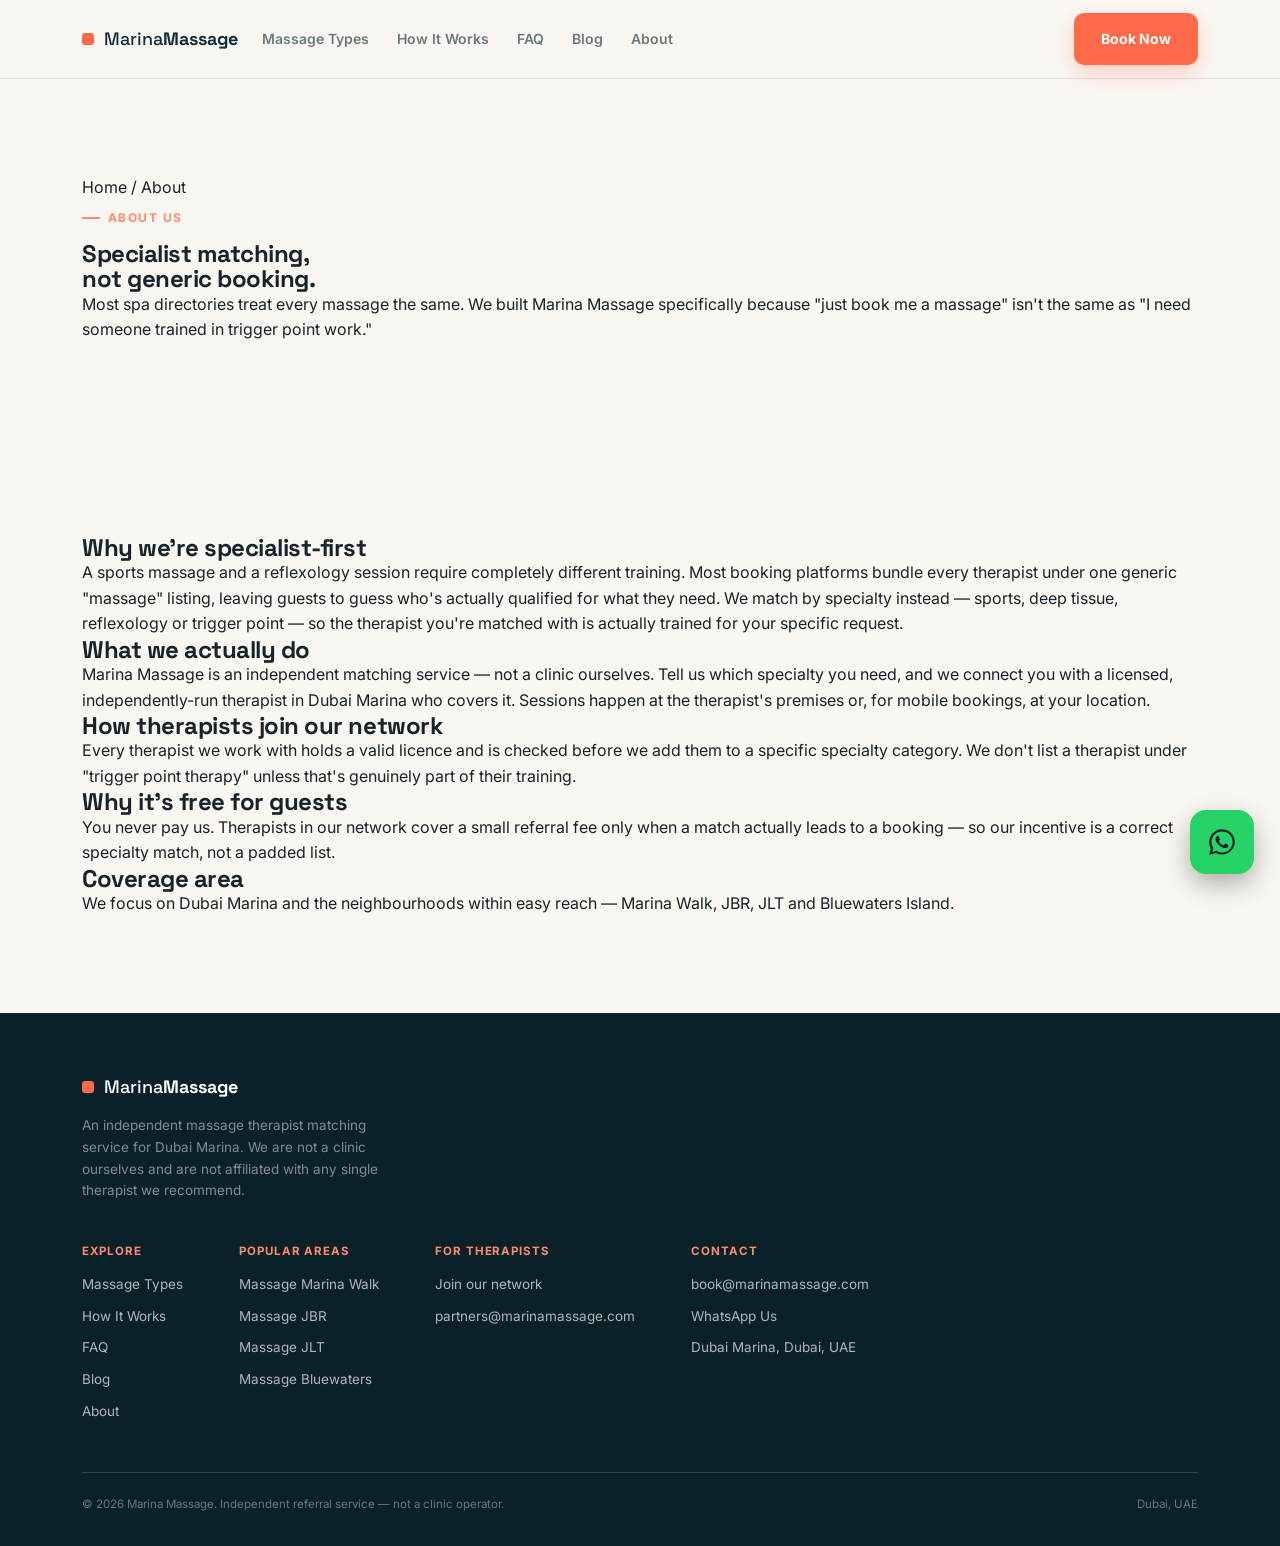
==== about.html @ 543cd5a6 "Add files via upload" ====
<!DOCTYPE html>
<html lang="en">
<head>
<meta charset="UTF-8">
<meta name="viewport" content="width=device-width, initial-scale=1.0">
<title>About Us — Marina Massage | Specialist Massage Therapist Matching</title>
<meta name="description" content="Learn how Marina Massage matches guests with the right massage specialist — sports, deep tissue, reflexology or trigger point — in Dubai Marina.">
<meta name="robots" content="index, follow, max-image-preview:large, max-snippet:-1, max-video-preview:-1">
<link rel="canonical" href="https://www.marinamassage.com/about.html">

<meta name="google-site-verification" content="REPLACE_WITH_YOUR_GSC_CODE">
<meta name="msvalidate.01" content="REPLACE_WITH_YOUR_BING_CODE">

<meta property="og:type" content="website">
<meta property="og:site_name" content="Marina Massage">
<meta property="og:title" content="About Us — Marina Massage | Specialist Massage Therapist Matching">
<meta property="og:description" content="Learn how Marina Massage matches guests with the right massage specialist — sports, deep tissue, reflexology or trigger point — in Dubai Marina.">
<meta property="og:image" content="https://images.unsplash.com/photo-1540205895360-4ad4cffb3aa8?w=1200&q=80&auto=format&fit=crop">
<meta property="og:image:width" content="1200">
<meta property="og:image:height" content="800">
<meta property="og:url" content="https://www.marinamassage.com/about.html">
<meta property="og:locale" content="en_AE">

<meta name="twitter:card" content="summary_large_image">
<meta name="twitter:title" content="About Us — Marina Massage | Specialist Massage Therapist Matching">
<meta name="twitter:description" content="Learn how Marina Massage matches guests with the right massage specialist — sports, deep tissue, reflexology or trigger point — in Dubai Marina.">
<meta name="twitter:image" content="https://images.unsplash.com/photo-1540205895360-4ad4cffb3aa8?w=1200&q=80&auto=format&fit=crop">

<link rel="preconnect" href="https://fonts.googleapis.com">
<link rel="preconnect" href="https://fonts.gstatic.com" crossorigin>
<link rel="preconnect" href="https://images.unsplash.com">
<link href="https://fonts.googleapis.com/css2?family=Space+Grotesk:wght@500;600;700&family=Inter:wght@400;500;600;700&display=swap" rel="stylesheet">

<script type="application/ld+json">
{
  "@context": "https://schema.org",
  "@type": "AboutPage",
  "name": "About Marina Massage",
  "url": "https://www.marinamassage.com/about.html",
  "mainEntity": {
    "@type": "LocalBusiness",
    "name": "Marina Massage",
    "description": "Independent massage therapist matching service for Dubai Marina."
  }
}
</script>

<link rel="stylesheet" href="style.css">
</head>
<body>
<nav class="nav">
  <div class="nav-inner">
    <a href="index.html" class="brand">
      <span class="brand-dot"></span>
      <span class="brand-word">Marina<strong>Massage</strong></span>
    </a>
    <div class="nav-links">
      <a href="index.html#types">Massage Types</a>
      <a href="index.html#how">How It Works</a>
      <a href="index.html#faq">FAQ</a>
      <a href="blog.html">Blog</a>
      <a href="about.html">About</a>
    </div>
    <div class="nav-cta">
      <a class="btn btn-primary" href="index.html#book">Book Now</a>
      <button class="nav-burger" aria-label="Menu" aria-expanded="false">
        <svg viewBox="0 0 24 24" fill="none" stroke="currentColor" stroke-width="2" stroke-linecap="round">
          <line x1="3" y1="6" x2="21" y2="6"></line>
          <line x1="3" y1="12" x2="21" y2="12"></line>
          <line x1="3" y1="18" x2="21" y2="18"></line>
        </svg>
      </button>
    </div>
  </div>
  <div class="mobile-links">
    <a href="index.html#types">Massage Types</a>
    <a href="index.html#how">How It Works</a>
    <a href="index.html#faq">FAQ</a>
    <a href="blog.html">Blog</a>
    <a href="about.html">About</a>
    <a href="index.html#book">Book Now</a>
  </div>
</nav>

<main id="main">
  <section class="page-hero">
    <div class="wrap">
      <div class="page-hero-crumb"><a href="index.html">Home</a> / About</div>
      <div class="eyebrow eyebrow-light">About Us</div>
      <h1>Specialist matching,<br>not generic booking.</h1>
      <p>Most spa directories treat every massage the same. We built Marina Massage specifically because "just book me a massage" isn't the same as "I need someone trained in trigger point work."</p>
    </div>
  </section>

  <section>
    <div class="wrap prose">
      <h2>Why we're specialist-first</h2>
      <p>A sports massage and a reflexology session require completely different training. Most booking platforms bundle every therapist under one generic "massage" listing, leaving guests to guess who's actually qualified for what they need. We match by specialty instead — sports, deep tissue, reflexology or trigger point — so the therapist you're matched with is actually trained for your specific request.</p>

      <h2>What we actually do</h2>
      <p>Marina Massage is an independent matching service — not a clinic ourselves. Tell us which specialty you need, and we connect you with a licensed, independently-run therapist in Dubai Marina who covers it. Sessions happen at the therapist's premises or, for mobile bookings, at your location.</p>

      <h2>How therapists join our network</h2>
      <p>Every therapist we work with holds a valid licence and is checked before we add them to a specific specialty category. We don't list a therapist under "trigger point therapy" unless that's genuinely part of their training.</p>

      <h2>Why it's free for guests</h2>
      <p>You never pay us. Therapists in our network cover a small referral fee only when a match actually leads to a booking — so our incentive is a correct specialty match, not a padded list.</p>

      <h2>Coverage area</h2>
      <p>We focus on Dubai Marina and the neighbourhoods within easy reach — Marina Walk, JBR, JLT and Bluewaters Island.</p>
    </div>
  </section>

</main>

<footer>
  <div class="wrap">
    <div class="footer-top">
      <div class="footer-brand">
        <a href="index.html" class="brand">
          <span class="brand-dot"></span>
          <span class="brand-word">Marina<strong>Massage</strong></span>
        </a>
        <p>An independent massage therapist matching service for Dubai Marina. We are not a clinic ourselves and are not affiliated with any single therapist we recommend.</p>
      </div>
      <div class="footer-cols">
        <div class="footer-col">
          <h4>Explore</h4>
          <a href="index.html#types">Massage Types</a>
          <a href="index.html#how">How It Works</a>
          <a href="index.html#faq">FAQ</a>
          <a href="blog.html">Blog</a>
          <a href="about.html">About</a>
        </div>
        <div class="footer-col">
          <h4>Popular Areas</h4>
          <a href="massage-marina-walk.html">Massage Marina Walk</a>
          <a href="massage-jbr.html">Massage JBR</a>
          <a href="massage-jlt.html">Massage JLT</a>
          <a href="massage-bluewaters.html">Massage Bluewaters</a>
        </div>
        <div class="footer-col">
          <h4>For Therapists</h4>
          <a href="mailto:partners@marinamassage.com">Join our network</a>
          <span>partners@marinamassage.com</span>
        </div>
        <div class="footer-col">
          <h4>Contact</h4>
          <a href="mailto:book@marinamassage.com">book@marinamassage.com</a>
          <a href="https://wa.me/9715XXXXXXXX" target="_blank" rel="noopener">WhatsApp Us</a>
          <span>Dubai Marina, Dubai, UAE</span>
        </div>
      </div>
    </div>
    <div class="footer-bottom">
      <span>© 2026 Marina Massage. Independent referral service — not a clinic operator.</span>
      <span>Dubai, UAE</span>
    </div>
  </div>
</footer>

<a href="https://wa.me/9715XXXXXXXX?text=Hi%2C%20I%27d%20like%20to%20book%20a%20massage%20therapist%20in%20Dubai%20Marina" class="whatsapp-float" target="_blank" rel="noopener" aria-label="Chat on WhatsApp">
  <svg viewBox="0 0 32 32" width="32" height="32" fill="currentColor" aria-hidden="true"><path d="M16.004 3.2c-7.06 0-12.8 5.74-12.8 12.8 0 2.258.594 4.4 1.63 6.246L3.2 28.8l6.73-1.766a12.73 12.73 0 0 0 6.074 1.546h.006c7.06 0 12.8-5.74 12.8-12.8s-5.74-12.58-12.806-12.58Zm0 23.36a10.5 10.5 0 0 1-5.35-1.464l-.384-.228-3.994 1.048 1.066-3.894-.25-.4a10.53 10.53 0 0 1-1.612-5.622c0-5.834 4.746-10.58 10.586-10.58 2.828 0 5.486 1.102 7.486 3.104a10.51 10.51 0 0 1 3.098 7.484c0 5.834-4.746 10.552-10.646 10.552Zm5.802-7.906c-.318-.16-1.882-.928-2.174-1.034-.292-.108-.504-.16-.716.16-.212.318-.822 1.034-1.008 1.246-.186.212-.372.238-.69.08-.318-.16-1.344-.496-2.56-1.578-.946-.844-1.586-1.886-1.772-2.204-.186-.318-.02-.49.14-.65.144-.144.318-.372.478-.558.16-.186.212-.318.318-.53.106-.212.052-.398-.026-.558-.08-.16-.716-1.726-.982-2.364-.258-.622-.522-.538-.716-.548l-.61-.01c-.212 0-.558.08-.85.398-.292.318-1.114 1.088-1.114 2.652s1.14 3.076 1.298 3.288c.16.212 2.244 3.428 5.436 4.806.76.328 1.352.524 1.814.67.762.242 1.456.208 2.004.126.612-.092 1.882-.77 2.148-1.512.266-.742.266-1.378.186-1.512-.078-.134-.29-.212-.608-.372Z"/></svg>
</a>

<script src="script.js"></script>
</body>
</html>
---- style.css ----
:root{
  --navy:#0F2E38;
  --navy-2:#0A2129;
  --coral:#FF6B4A;
  --coral-soft:#FF8A6E;
  --paper:#FAF7F2;
  --ink:#16232A;
  --stone:#6B7A80;
  --white:#FFFFFF;
  --line:rgba(15,46,56,0.12);
  --line-on-dark:rgba(250,247,242,0.16);
  --display:'Space Grotesk', sans-serif;
  --body:'Inter', sans-serif;
}

*{ margin:0; padding:0; box-sizing:border-box; }
html{ scroll-behavior:smooth; }
body{
  background:var(--paper);
  color:var(--ink);
  font-family:var(--body);
  line-height:1.6;
  -webkit-font-smoothing:antialiased;
  overflow-x:hidden;
}
img{ display:block; max-width:100%; }
a{ color:inherit; text-decoration:none; }
ul{ list-style:none; }
.wrap{ max-width:1180px; margin:0 auto; padding:0 32px; }

h1,h2,h3{ font-family:var(--display); font-weight:700; letter-spacing:-0.02em; line-height:1.05; }

.eyebrow{
  font-family:var(--body);
  font-size:12px;
  font-weight:700;
  letter-spacing:0.12em;
  text-transform:uppercase;
  color:var(--coral);
  margin-bottom:14px;
  display:inline-flex;
  align-items:center;
  gap:8px;
}
.eyebrow::before{ content:""; width:18px; height:2px; background:var(--coral); display:inline-block; }
.eyebrow-light{ color:var(--coral-soft); }
.eyebrow-light::before{ background:var(--coral-soft); }

/* ===== NAV ===== */
.nav{
  position:sticky; top:0; z-index:100;
  background:rgba(250,247,242,0.92);
  backdrop-filter:blur(10px);
  -webkit-backdrop-filter:blur(10px);
  border-bottom:1px solid var(--line);
}
.nav-inner{
  max-width:1180px; margin:0 auto; padding:0 32px;
  display:flex; align-items:center; justify-content:space-between;
  height:78px; gap:24px;
}
.brand{ display:inline-flex; align-items:center; gap:10px; flex-shrink:0; }
.brand-dot{ width:12px; height:12px; border-radius:3px; background:var(--coral); flex-shrink:0; }
.brand-word{ font-family:var(--display); font-weight:500; font-size:18px; color:var(--navy); white-space:nowrap; }
.brand-word strong{ font-weight:700; }

.nav-links{ display:flex; gap:28px; }
.nav-links a{ font-size:14px; font-weight:600; color:var(--stone); transition:color .2s ease; }
.nav-links a:hover{ color:var(--navy); }

.nav-cta{ display:flex; align-items:center; gap:14px; margin-left:auto; }
.nav-burger{
  display:none; width:38px; height:38px; background:transparent;
  border:1px solid var(--line); color:var(--navy);
  align-items:center; justify-content:center; cursor:pointer; flex-shrink:0; border-radius:8px;
}
.nav-burger svg{ width:18px; height:18px; }

.mobile-links{
  display:none; position:absolute; top:78px; left:0; right:0;
  background:var(--paper); border-bottom:1px solid var(--line);
  flex-direction:column; padding:8px 32px 20px;
}
.mobile-links.is-open{ display:flex; }
.mobile-links a{ font-size:14px; font-weight:600; color:var(--stone); padding:14px 0; border-bottom:1px solid var(--line); }
.mobile-links a:last-child{ border-bottom:none; }

.btn{
  font-family:var(--body); font-size:14px; font-weight:700;
  padding:14px 26px; border-radius:10px; display:inline-flex;
  align-items:center; gap:8px; white-space:nowrap; border:1.5px solid transparent;
  transition:transform .2s ease, background .2s ease, border-color .2s ease, box-shadow .2s ease;
}
.btn-primary{ background:var(--coral); color:var(--white); box-shadow:0 8px 20px rgba(255,107,74,0.3); }
.btn-primary:hover{ transform:translateY(-2px); background:#ff5a35; box-shadow:0 12px 26px rgba(255,107,74,0.4); }
.btn-outline{ border-color:var(--navy); color:var(--navy); }
.btn-outline:hover{ background:var(--navy); color:var(--white); }
.btn-whatsapp{ background:#25D366; color:#0A2129; margin-top:8px; box-shadow:0 8px 20px rgba(37,211,102,0.3); }
.btn-whatsapp:hover{ transform:translateY(-2px); background:#2fe077; }

/* ===== HERO — asymmetric split, not full-bleed photo ===== */
.hero{ padding:64px 0 0; background:var(--paper); }
.hero-grid{ display:grid; grid-template-columns:1fr 0.9fr; gap:56px; align-items:center; padding-bottom:64px; }
.hero-copy h1{ font-size:clamp(40px,5.4vw,66px); color:var(--navy); margin-bottom:20px; }
.hero-copy p{ font-size:17px; color:var(--stone); max-width:460px; margin-bottom:32px; line-height:1.7; }
.hero-actions{ display:flex; gap:14px; flex-wrap:wrap; }
.hero-media{ position:relative; }
.hero-media img{ width:100%; border-radius:20px; aspect-ratio:4/5; object-fit:cover; }
.hero-stat-card{
  position:absolute; bottom:-24px; left:-24px;
  background:var(--navy); color:var(--white);
  padding:20px 24px; border-radius:16px;
  box-shadow:0 20px 40px rgba(15,46,56,0.25);
  display:flex; flex-direction:column; gap:2px;
}
.hero-stat-card b{ font-family:var(--display); font-size:30px; color:var(--coral-soft); line-height:1; }
.hero-stat-card span{ font-size:11px; text-transform:uppercase; letter-spacing:0.05em; color:rgba(250,247,242,0.7); margin-top:4px; }

/* ===== STAT STRIP ===== */
.stat-strip{ background:var(--navy); padding:40px 0; }
.stat-strip-grid{ display:grid; grid-template-columns:repeat(4,1fr); gap:24px; }
.stat-strip-item{ display:flex; flex-direction:column; gap:4px; text-align:center; }
.stat-strip-item b{ font-family:var(--display); font-size:24px; color:var(--coral-soft); }
.stat-strip-item span{ font-size:11.5px; color:rgba(250,247,242,0.65); text-transform:uppercase; letter-spacing:0.05em; }

/* ===== SECTIONS ===== */
section{ padding:96px 0; }
.sec-head{ max-width:560px; margin-bottom:52px; }
.sec-head h2{ font-size:clamp(30px,3.8vw,44px); color:var(--navy); }
.sec-head p{ color:var(--stone); margin-top:16px; font-size:16px; }
.sec-head-light h2{ color:var(--white); }
.sec-head-light p{ color:rgba(250,247,242,0.7); }

/* ===== SPECIALIST GRID — portrait cards, distinct from spa-site treatment cards ===== */
.specialist-grid{ display:grid; grid-template-columns:repeat(4,1fr); gap:20px; }
.specialist-card{ background:var(--white); border-radius:14px; overflow:hidden; border:1px solid var(--line); }
.specialist-media{ position:relative; aspect-ratio:1/1; overflow:hidden; }
.specialist-media img{ width:100%; height:100%; object-fit:cover; filter:grayscale(15%); transition:filter .3s ease, transform .3s ease; }
.specialist-card:hover .specialist-media img{ filter:grayscale(0%); transform:scale(1.04); }
.specialist-body{ padding:18px; }
.specialist-tag{
  display:inline-block; font-family:var(--display); font-size:13px; font-weight:600;
  color:var(--coral); background:rgba(255,107,74,0.1); padding:5px 12px; border-radius:999px; margin-bottom:10px;
}
.specialist-body p{ font-size:13px; color:var(--stone); line-height:1.55; }
.specialist-note{ font-size:12px; color:var(--stone); margin-top:20px; font-style:italic; }

/* ===== HOW IT WORKS — dark section, numbered pills ===== */
.how{ background:var(--navy); }
.how-grid{ display:grid; grid-template-columns:repeat(3,1fr); gap:36px; }
.how-step{ display:flex; gap:18px; align-items:flex-start; }
.how-step-num{
  flex-shrink:0; width:40px; height:40px; border-radius:10px;
  background:var(--coral); color:var(--white); font-family:var(--display); font-weight:700; font-size:17px;
  display:flex; align-items:center; justify-content:center;
}
.how-step h3{ font-size:17px; color:var(--white); margin-bottom:8px; }
.how-step p{ font-size:14px; color:rgba(250,247,242,0.65); line-height:1.6; }

/* ===== FAQ ===== */
.faq-list{ display:flex; flex-direction:column; gap:1px; background:var(--line); border:1px solid var(--line); border-radius:16px; overflow:hidden; }
.faq-item{ background:var(--white); padding:26px 28px; }
.faq-item h3{ font-family:var(--body); font-size:15.5px; font-weight:700; color:var(--navy); margin-bottom:8px; }
.faq-item p{ color:var(--stone); font-size:14px; line-height:1.6; }

/* ===== BOOK FORM ===== */
.book{ background:var(--navy-2); color:var(--white); }
.book-grid{ display:grid; grid-template-columns:0.9fr 1.1fr; gap:56px; align-items:start; }
.book h2{ color:var(--white); font-size:clamp(30px,3.8vw,44px); }
.book-copy p{ color:rgba(250,247,242,0.75); font-size:15.5px; margin:16px 0 8px; max-width:400px; }

.book-form{
  background:var(--navy); border:1px solid var(--line-on-dark); border-radius:18px;
  padding:32px; display:flex; flex-direction:column; gap:18px;
  box-shadow:0 24px 56px rgba(0,0,0,0.3);
}
.form-row{ display:flex; flex-direction:column; gap:8px; }
.form-row label{ font-size:11.5px; font-weight:700; text-transform:uppercase; letter-spacing:0.05em; color:rgba(250,247,242,0.55); }
.form-row input, .form-row select{
  background:var(--navy-2); border:1px solid var(--line-on-dark); color:var(--white);
  font-family:var(--body); font-size:14.5px; padding:12px 14px; border-radius:8px;
  outline:none; transition:border-color .2s ease;
}
.form-row input::placeholder{ color:rgba(250,247,242,0.35); }
.form-row input:focus, .form-row select:focus{ border-color:var(--coral); }
.form-row select{ cursor:pointer; }
.form-submit{ justify-content:center; border:none; cursor:pointer; margin-top:4px; }
.form-note{ font-size:12px; color:rgba(250,247,242,0.5); text-align:center; }

/* ===== WHATSAPP FLOAT ===== */
.whatsapp-float{
  position:fixed; right:26px; bottom:26px; z-index:200; width:64px; height:64px;
  border-radius:16px; background:#25D366; color:#0A2129;
  display:flex; align-items:center; justify-content:center;
  box-shadow:0 10px 26px rgba(0,0,0,0.3); transition:transform .2s ease, box-shadow .2s ease;
}
.whatsapp-float:hover{ transform:scale(1.06); box-shadow:0 14px 30px rgba(0,0,0,0.35); }

/* ===== FOOTER ===== */
footer{ background:var(--navy-2); color:rgba(250,247,242,0.7); padding:60px 0 32px; }
.footer-top{ display:flex; justify-content:space-between; align-items:flex-start; flex-wrap:wrap; gap:40px; padding-bottom:40px; border-bottom:1px solid var(--line-on-dark); }
.footer-brand .brand-word{ color:var(--white); }
.footer-brand p{ font-size:13.5px; max-width:300px; line-height:1.6; color:rgba(250,247,242,0.5); margin-top:14px; }
.footer-cols{ display:flex; gap:56px; flex-wrap:wrap; }
.footer-col h4{ font-size:11.5px; font-weight:700; text-transform:uppercase; letter-spacing:0.08em; color:var(--coral-soft); margin-bottom:14px; }
.footer-col a, .footer-col span{ display:block; font-size:13.5px; margin-bottom:10px; color:rgba(250,247,242,0.7); }
.footer-col a:hover{ color:var(--coral-soft); }
.footer-bottom{ display:flex; justify-content:space-between; padding-top:22px; font-size:11.5px; color:rgba(250,247,242,0.4); flex-wrap:wrap; gap:10px; }

/* ===== RESPONSIVE ===== */
@media (max-width: 900px){
  .nav-links{ display:none; }
  .nav-burger{ display:flex; }
  .hero-grid{ grid-template-columns:1fr; gap:40px; padding-bottom:48px; }
  .hero-media{ order:-1; }
  .hero-stat-card{ left:16px; bottom:-20px; }
  .stat-strip-grid{ grid-template-columns:1fr 1fr; row-gap:24px; }
  .specialist-grid{ grid-template-columns:1fr 1fr; }
  .how-grid{ grid-template-columns:1fr; gap:28px; }
  .book-grid{ grid-template-columns:1fr; gap:36px; }
  .footer-top{ flex-direction:column; }
}

@media (max-width: 560px){
  section{ padding:64px 0; }
  .hero{ padding-top:40px; }
  .specialist-grid{ grid-template-columns:1fr; }
  .stat-strip-grid{ grid-template-columns:1fr; }
  .book-form{ padding:24px; }
  .whatsapp-float{ right:16px; bottom:16px; width:56px; height:56px; }
}

@media (prefers-reduced-motion: reduce){
  html{ scroll-behavior:auto; }
}
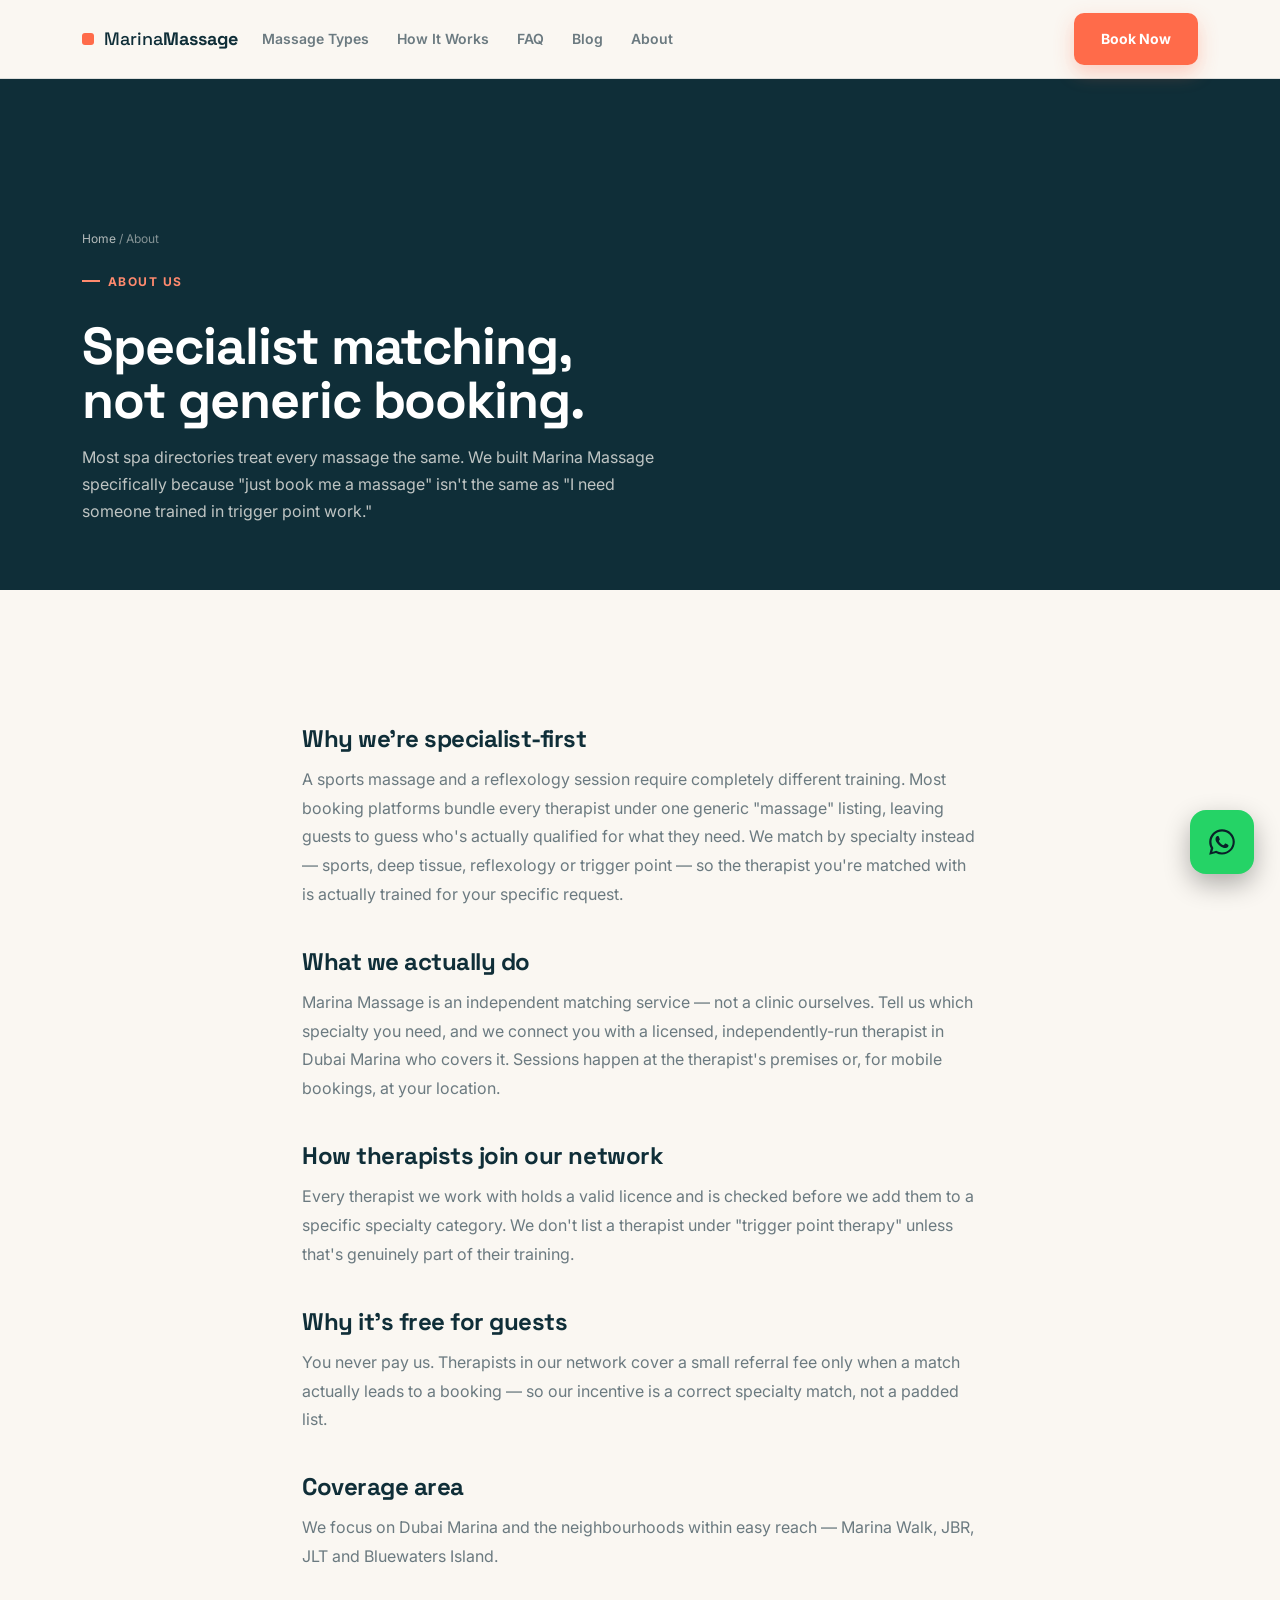
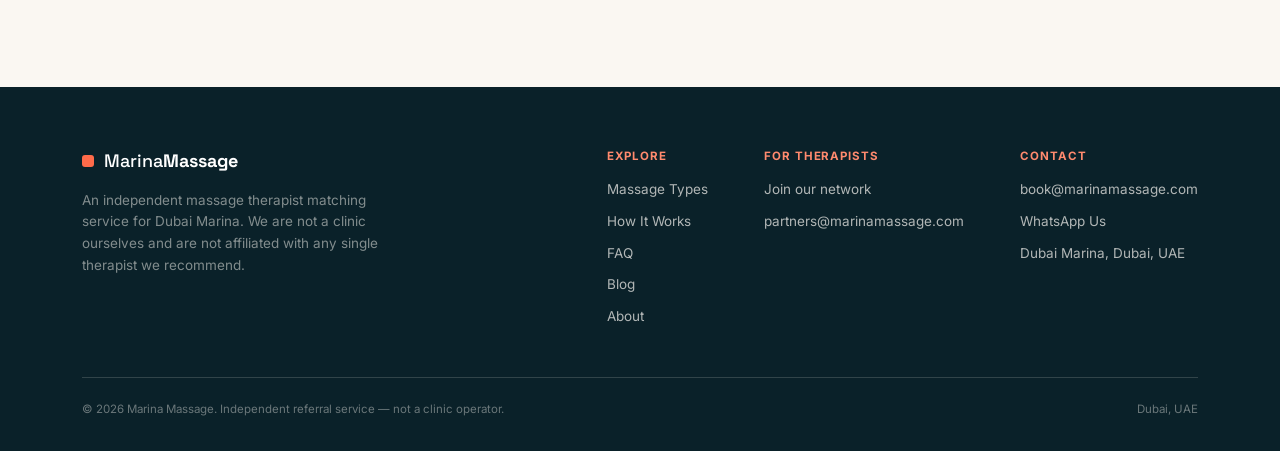
==== commit ae8f27bd: "Update about.html" ====
--- a/about.html
+++ b/about.html
@@ -133,13 +133,6 @@
           <a href="about.html">About</a>
         </div>
         <div class="footer-col">
-          <h4>Popular Areas</h4>
-          <a href="massage-marina-walk.html">Massage Marina Walk</a>
-          <a href="massage-jbr.html">Massage JBR</a>
-          <a href="massage-jlt.html">Massage JLT</a>
-          <a href="massage-bluewaters.html">Massage Bluewaters</a>
-        </div>
-        <div class="footer-col">
           <h4>For Therapists</h4>
           <a href="mailto:partners@marinamassage.com">Join our network</a>
           <span>partners@marinamassage.com</span>
@@ -165,4 +158,4 @@
 
 <script src="script.js"></script>
 </body>
-</html>+</html>
--- a/style.css
+++ b/style.css
@@ -187,6 +187,38 @@
 .form-submit{ justify-content:center; border:none; cursor:pointer; margin-top:4px; }
 .form-note{ font-size:12px; color:rgba(250,247,242,0.5); text-align:center; }
 
+/* ===== INNER PAGE HERO (About, Blog) ===== */
+.page-hero{ background:var(--navy); color:var(--white); padding:150px 0 64px; }
+.page-hero .eyebrow-light{ color:var(--coral-soft); }
+.page-hero h1{ font-size:clamp(32px,4.6vw,52px); color:var(--white); margin-top:14px; }
+.page-hero p{ color:rgba(250,247,242,0.75); font-size:16px; max-width:600px; margin-top:16px; line-height:1.7; }
+.page-hero-crumb{ font-size:12px; color:rgba(250,247,242,0.5); margin-bottom:16px; }
+.page-hero-crumb a{ color:rgba(250,247,242,0.7); }
+.page-hero-crumb a:hover{ color:var(--coral-soft); }
+
+/* ===== PROSE CONTENT (Blog posts, About) ===== */
+.prose{ max-width:740px; }
+.prose p{ color:var(--stone); font-size:16px; line-height:1.8; margin-bottom:20px; }
+.prose h2{ font-size:24px; margin:40px 0 14px; color:var(--navy); font-family:var(--display); }
+.prose-meta{ display:flex; gap:14px; align-items:center; font-size:12px; color:var(--stone); margin-bottom:6px; text-transform:uppercase; letter-spacing:0.05em; font-weight:700; }
+.prose-meta span{ color:var(--coral); }
+
+/* ===== BLOG GRID ===== */
+.blog-grid{ display:grid; grid-template-columns:repeat(3,1fr); gap:24px; }
+.blog-card{ background:var(--white); border:1px solid var(--line); border-radius:14px; overflow:hidden; transition:transform .2s ease, box-shadow .2s ease; }
+.blog-card:hover{ transform:translateY(-4px); box-shadow:0 14px 32px rgba(15,46,56,0.1); }
+.blog-card img{ width:100%; height:170px; object-fit:cover; }
+.blog-card-copy{ padding:22px; }
+.blog-card-tag{ font-size:11px; font-weight:700; text-transform:uppercase; letter-spacing:0.06em; color:var(--coral); margin-bottom:8px; display:block; }
+.blog-card h3{ font-size:17px; color:var(--navy); margin-bottom:8px; }
+.blog-card p{ font-size:13.5px; color:var(--stone); line-height:1.55; margin-bottom:12px; }
+.blog-card-link{ font-size:12.5px; font-weight:700; color:var(--coral); }
+.blog-card-link:hover{ color:#e0512e; }
+
+@media (max-width: 900px){
+  .blog-grid{ grid-template-columns:1fr; }
+}
+
 /* ===== WHATSAPP FLOAT ===== */
 .whatsapp-float{
   position:fixed; right:26px; bottom:26px; z-index:200; width:64px; height:64px;
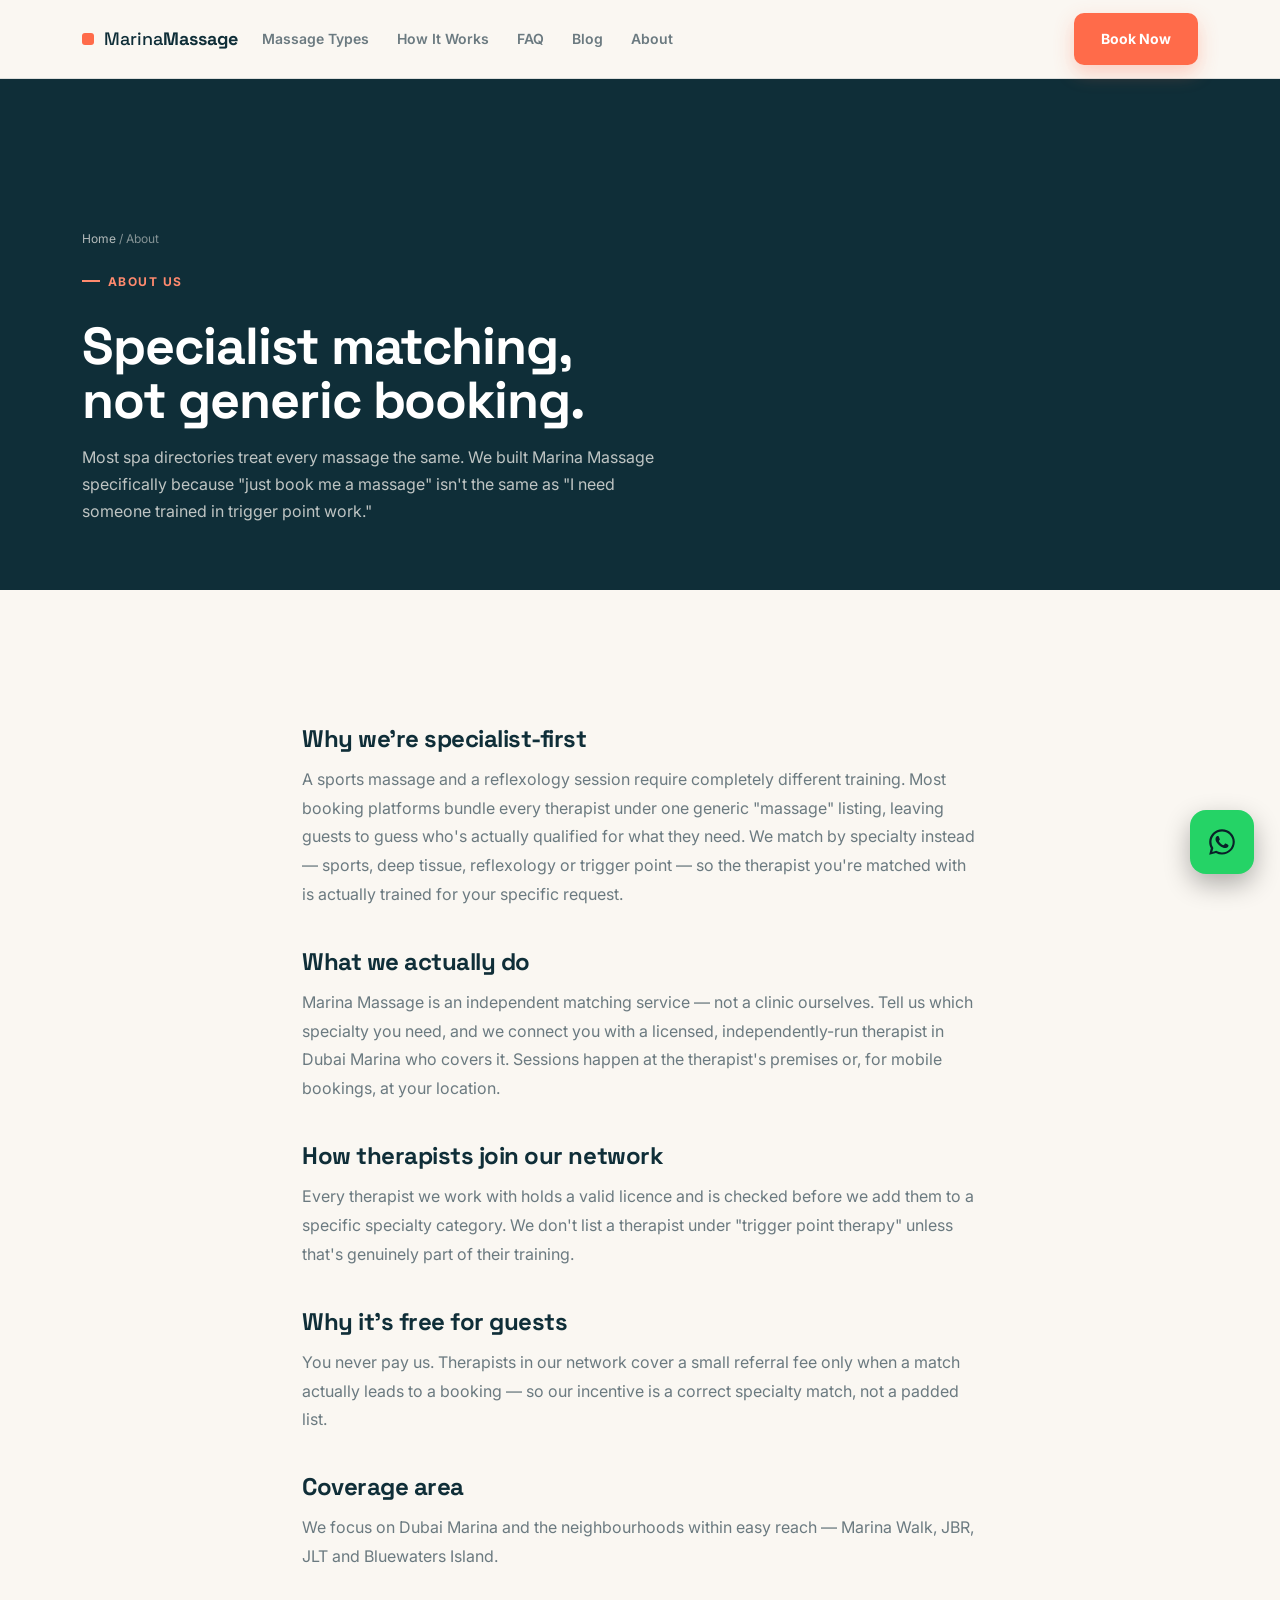
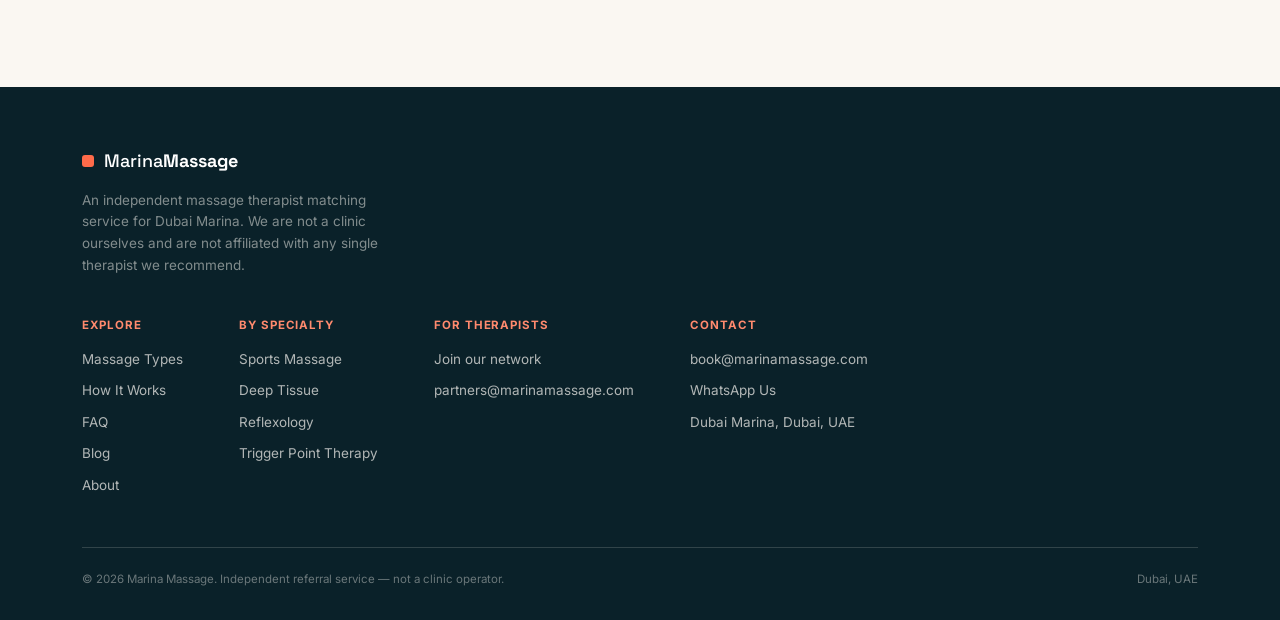
==== commit 04715234: "Add files via upload" ====
--- a/about.html
+++ b/about.html
@@ -133,6 +133,13 @@
           <a href="about.html">About</a>
         </div>
         <div class="footer-col">
+          <h4>By Specialty</h4>
+          <a href="sports-massage-dubai-marina.html">Sports Massage</a>
+          <a href="deep-tissue-massage-dubai-marina.html">Deep Tissue</a>
+          <a href="reflexology-dubai-marina.html">Reflexology</a>
+          <a href="trigger-point-therapy-dubai-marina.html">Trigger Point Therapy</a>
+        </div>
+        <div class="footer-col">
           <h4>For Therapists</h4>
           <a href="mailto:partners@marinamassage.com">Join our network</a>
           <span>partners@marinamassage.com</span>
@@ -158,4 +165,4 @@
 
 <script src="script.js"></script>
 </body>
-</html>
+</html>
